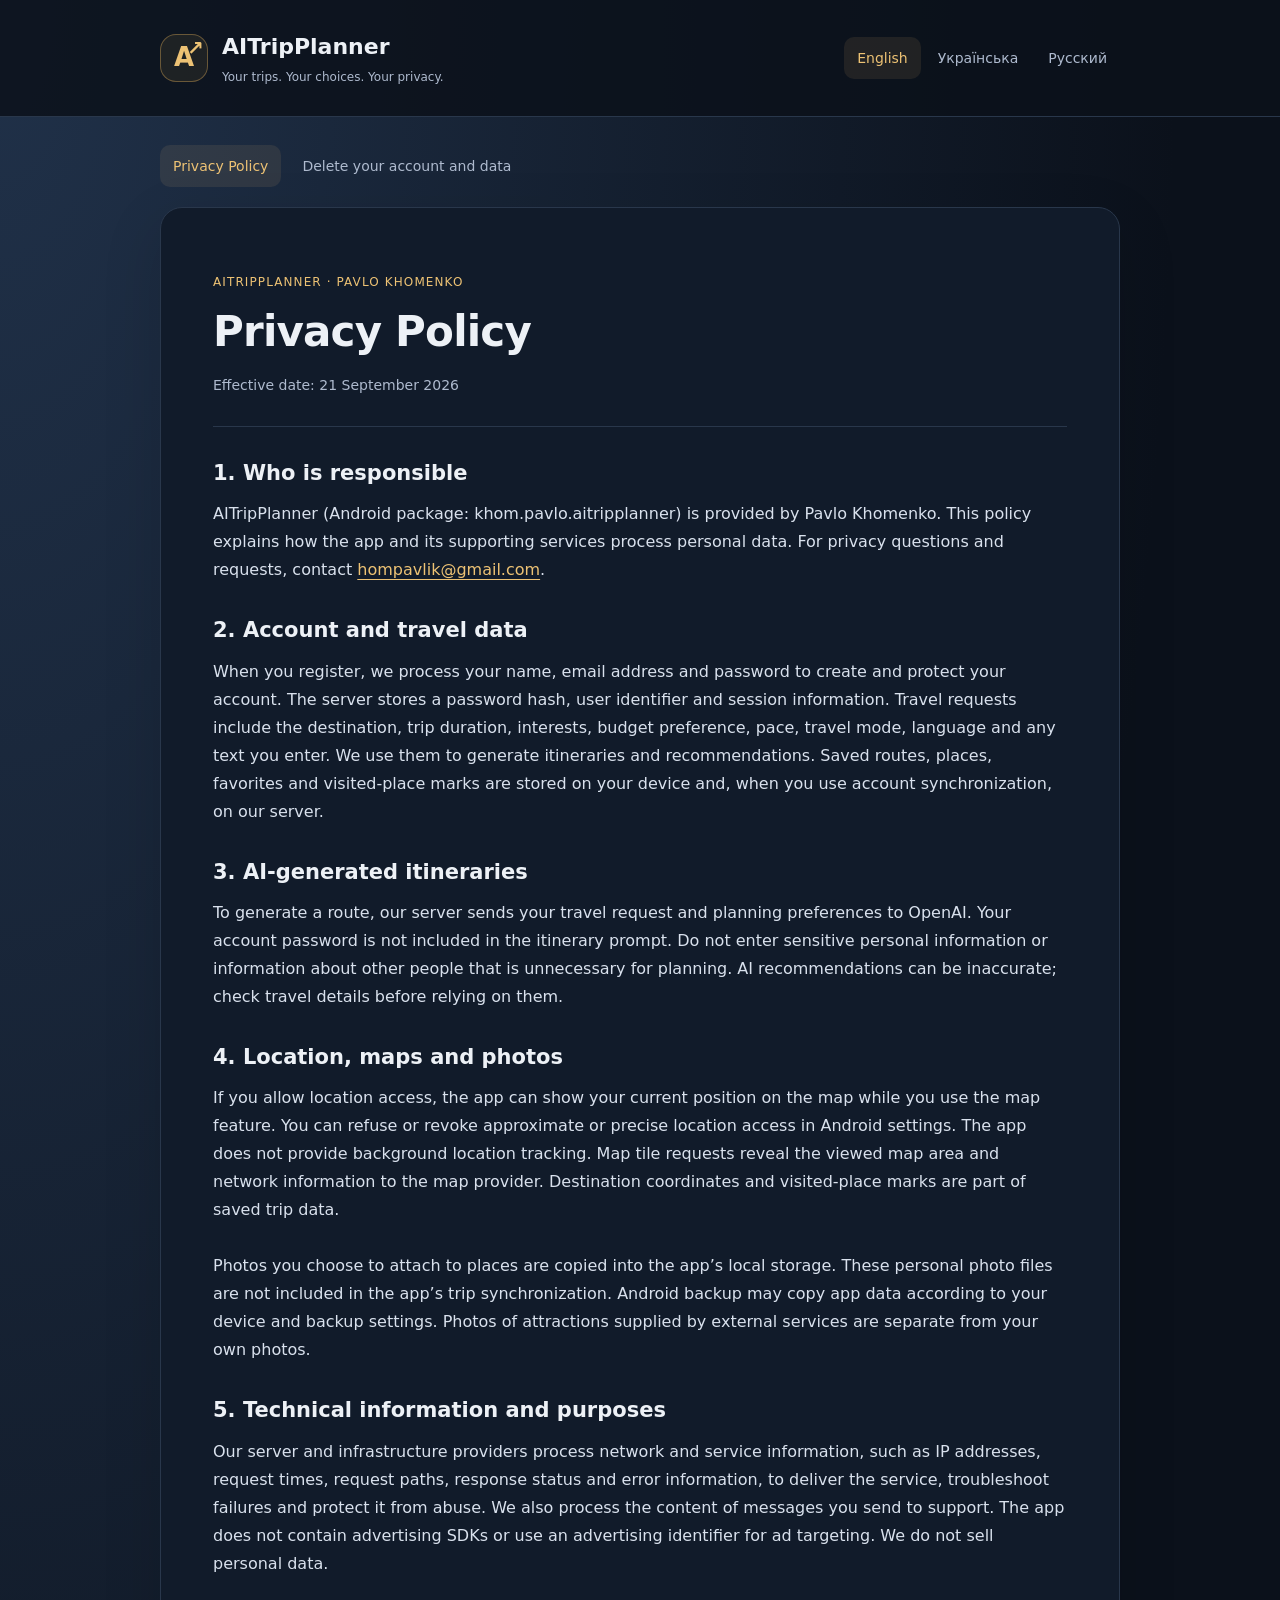
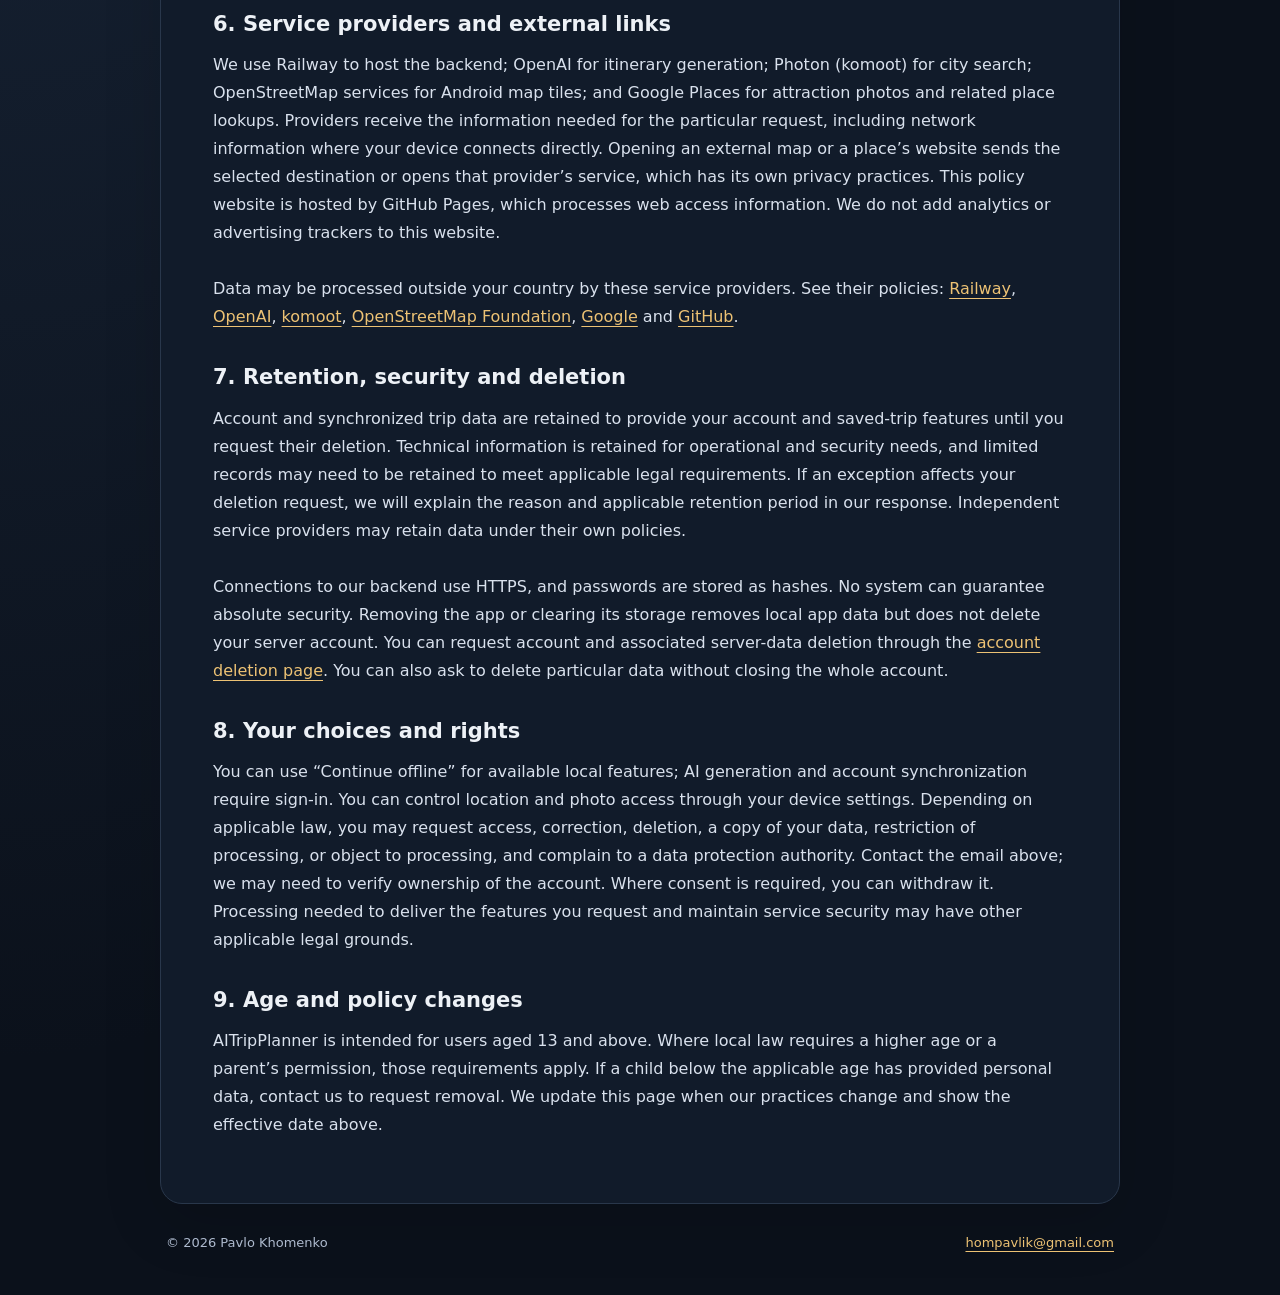
==== index.html @ bec76283 "Add AITripPlanner privacy and account deletion pages in three languages" ====
<!doctype html>
<html lang="en">
<head>
<meta charset="utf-8">
<meta name="viewport" content="width=device-width,initial-scale=1">
<title>Privacy Policy — AITripPlanner</title>
<meta name="description" content="Privacy Policy — AITripPlanner, Pavlo Khomenko.">
<link rel="stylesheet" href="styles.css">
<link rel="alternate" hreflang="en" href="index.html">
<link rel="alternate" hreflang="uk" href="privacy-uk.html">
<link rel="alternate" hreflang="ru" href="privacy-ru.html">
</head>
<body>
<header class="header"><div class="container">
<a class="brand" href="index.html"><span class="brand-mark" aria-hidden="true">A<span>↗</span></span><span>AITripPlanner<small>Your trips. Your choices. Your privacy.</small></span></a>
<nav class="languages" aria-label="Language"><a href="index.html" lang="en" aria-current="page">English</a><a href="privacy-uk.html" lang="uk" >Українська</a><a href="privacy-ru.html" lang="ru" >Русский</a></nav>
</div></header>
<main class="container">
<nav class="documents" aria-label="Documents"><a href="index.html" aria-current="page">Privacy Policy</a><a href="delete-account.html" >Delete your account and data</a></nav>
<article>
<p class="eyebrow">AITripPlanner · Pavlo Khomenko</p>
<h1>Privacy Policy</h1><p class="date">Effective date: 21 September 2026</p>

<section><h2>1. Who is responsible</h2><p>AITripPlanner (Android package: khom.pavlo.aitripplanner) is provided by Pavlo Khomenko. This policy explains how the app and its supporting services process personal data. For privacy questions and requests, contact <a href="mailto:hompavlik@gmail.com">hompavlik@gmail.com</a>.</p></section>
<section><h2>2. Account and travel data</h2><p>When you register, we process your name, email address and password to create and protect your account. The server stores a password hash, user identifier and session information. Travel requests include the destination, trip duration, interests, budget preference, pace, travel mode, language and any text you enter. We use them to generate itineraries and recommendations. Saved routes, places, favorites and visited-place marks are stored on your device and, when you use account synchronization, on our server.</p></section>
<section><h2>3. AI-generated itineraries</h2><p>To generate a route, our server sends your travel request and planning preferences to OpenAI. Your account password is not included in the itinerary prompt. Do not enter sensitive personal information or information about other people that is unnecessary for planning. AI recommendations can be inaccurate; check travel details before relying on them.</p></section>
<section><h2>4. Location, maps and photos</h2><p>If you allow location access, the app can show your current position on the map while you use the map feature. You can refuse or revoke approximate or precise location access in Android settings. The app does not provide background location tracking. Map tile requests reveal the viewed map area and network information to the map provider. Destination coordinates and visited-place marks are part of saved trip data.<br><br>Photos you choose to attach to places are copied into the app’s local storage. These personal photo files are not included in the app’s trip synchronization. Android backup may copy app data according to your device and backup settings. Photos of attractions supplied by external services are separate from your own photos.</p></section>
<section><h2>5. Technical information and purposes</h2><p>Our server and infrastructure providers process network and service information, such as IP addresses, request times, request paths, response status and error information, to deliver the service, troubleshoot failures and protect it from abuse. We also process the content of messages you send to support. The app does not contain advertising SDKs or use an advertising identifier for ad targeting. We do not sell personal data.</p></section>
<section><h2>6. Service providers and external links</h2><p>We use Railway to host the backend; OpenAI for itinerary generation; Photon (komoot) for city search; OpenStreetMap services for Android map tiles; and Google Places for attraction photos and related place lookups. Providers receive the information needed for the particular request, including network information where your device connects directly. Opening an external map or a place’s website sends the selected destination or opens that provider’s service, which has its own privacy practices. This policy website is hosted by GitHub Pages, which processes web access information. We do not add analytics or advertising trackers to this website.<br><br>Data may be processed outside your country by these service providers. See their policies: <a href="https://railway.com/legal/privacy">Railway</a>, <a href="https://openai.com/policies/privacy-policy/">OpenAI</a>, <a href="https://www.komoot.com/privacy">komoot</a>, <a href="https://osmfoundation.org/wiki/Privacy_Policy">OpenStreetMap Foundation</a>, <a href="https://policies.google.com/privacy">Google</a> and <a href="https://docs.github.com/en/site-policy/privacy-policies/github-general-privacy-statement">GitHub</a>.</p></section>
<section><h2>7. Retention, security and deletion</h2><p>Account and synchronized trip data are retained to provide your account and saved-trip features until you request their deletion. Technical information is retained for operational and security needs, and limited records may need to be retained to meet applicable legal requirements. If an exception affects your deletion request, we will explain the reason and applicable retention period in our response. Independent service providers may retain data under their own policies.<br><br>Connections to our backend use HTTPS, and passwords are stored as hashes. No system can guarantee absolute security. Removing the app or clearing its storage removes local app data but does not delete your server account. You can request account and associated server-data deletion through the <a href="delete-account.html">account deletion page</a>. You can also ask to delete particular data without closing the whole account.</p></section>
<section><h2>8. Your choices and rights</h2><p>You can use “Continue offline” for available local features; AI generation and account synchronization require sign-in. You can control location and photo access through your device settings. Depending on applicable law, you may request access, correction, deletion, a copy of your data, restriction of processing, or object to processing, and complain to a data protection authority. Contact the email above; we may need to verify ownership of the account. Where consent is required, you can withdraw it. Processing needed to deliver the features you request and maintain service security may have other applicable legal grounds.</p></section>
<section><h2>9. Age and policy changes</h2><p>AITripPlanner is intended for users aged 13 and above. Where local law requires a higher age or a parent’s permission, those requirements apply. If a child below the applicable age has provided personal data, contact us to request removal. We update this page when our practices change and show the effective date above.</p></section>
</article>
<footer><span>© 2026 Pavlo Khomenko</span><a href="mailto:hompavlik@gmail.com">hompavlik@gmail.com</a></footer>
</main></body></html>
---- styles.css ----
:root{color-scheme:dark;--bg:#0b111b;--card:#111b2a;--text:#edf1f6;--muted:#aebace;--accent:#edc274;--border:#29374b}*{box-sizing:border-box}body{margin:0;background:radial-gradient(ellipse at top left,#203149 0,transparent 65%),var(--bg);color:var(--text);font:16px/1.75 system-ui,-apple-system,"Segoe UI",sans-serif}a{color:var(--accent);text-underline-offset:4px;overflow-wrap:anywhere}a:hover{color:#ffe3ac}a:focus-visible{outline:3px solid var(--accent);outline-offset:5px;border-radius:4px}.container{width:min(960px,calc(100% - 40px));margin:0 auto}.header{border-bottom:1px solid var(--border);background:#0b111bd9}.header .container{display:flex;align-items:center;justify-content:space-between;gap:24px;padding:28px 0}.brand{display:flex;align-items:center;gap:14px;color:var(--text);font-size:22px;font-weight:750;text-decoration:none}.brand small{display:block;color:var(--muted);font-size:12px;font-weight:400}.brand-mark{display:grid;place-content:center;position:relative;flex-shrink:0;width:48px;height:48px;border:1px solid #e3b15c60;border-radius:16px;background:#e3b15c15;color:var(--accent);font-size:26px}.brand-mark span{position:absolute;right:3px;top:-4px;font-size:20px}.languages{display:flex;flex-wrap:wrap;gap:4px}.languages a,.documents a{padding:9px 13px;border-radius:10px;color:var(--muted);text-decoration:none;font-size:14px}.languages [aria-current],.documents [aria-current]{background:#edc27418;color:var(--accent)}.documents{display:flex;flex-wrap:wrap;gap:8px;margin:28px 0 20px}article{padding:clamp(24px,5vw,52px);border:1px solid var(--border);border-radius:22px;background:var(--card);box-shadow:0 20px 60px #0002}.eyebrow{font-size:12px;letter-spacing:1.1px;color:var(--accent);text-transform:uppercase}h1{font-size:clamp(28px,4.5vw,42px);line-height:1.2;letter-spacing:-.8px;margin:14px 0 16px;overflow-wrap:anywhere}.date{font-size:14px;color:var(--muted);padding-bottom:28px;border-bottom:1px solid var(--border)}h2{font-size:21px;line-height:1.4;margin:32px 0 12px}p{margin:12px 0;color:#d9e1ed}.lead{font-size:19px}footer{display:flex;justify-content:space-between;flex-wrap:wrap;gap:8px;padding:28px 6px 40px;color:var(--muted);font-size:13px}@media(max-width:640px){.container{width:calc(100% - 24px)}.header .container{align-items:flex-start;flex-direction:column;gap:16px;padding:20px 4px}.brand small{font-size:11px}.documents{margin-top:18px}.documents a{font-size:13px}.languages a{padding:8px 10px}article{border-radius:16px}h2{font-size:19px}}@media print{:root{color-scheme:light}body,article,.header{background:white;color:black;box-shadow:none}p,h1,h2,.date,.eyebrow{color:black}.languages,.documents{display:none}article{border:0;padding:0}a{color:black}.container{width:100%}footer{padding-bottom:0}}
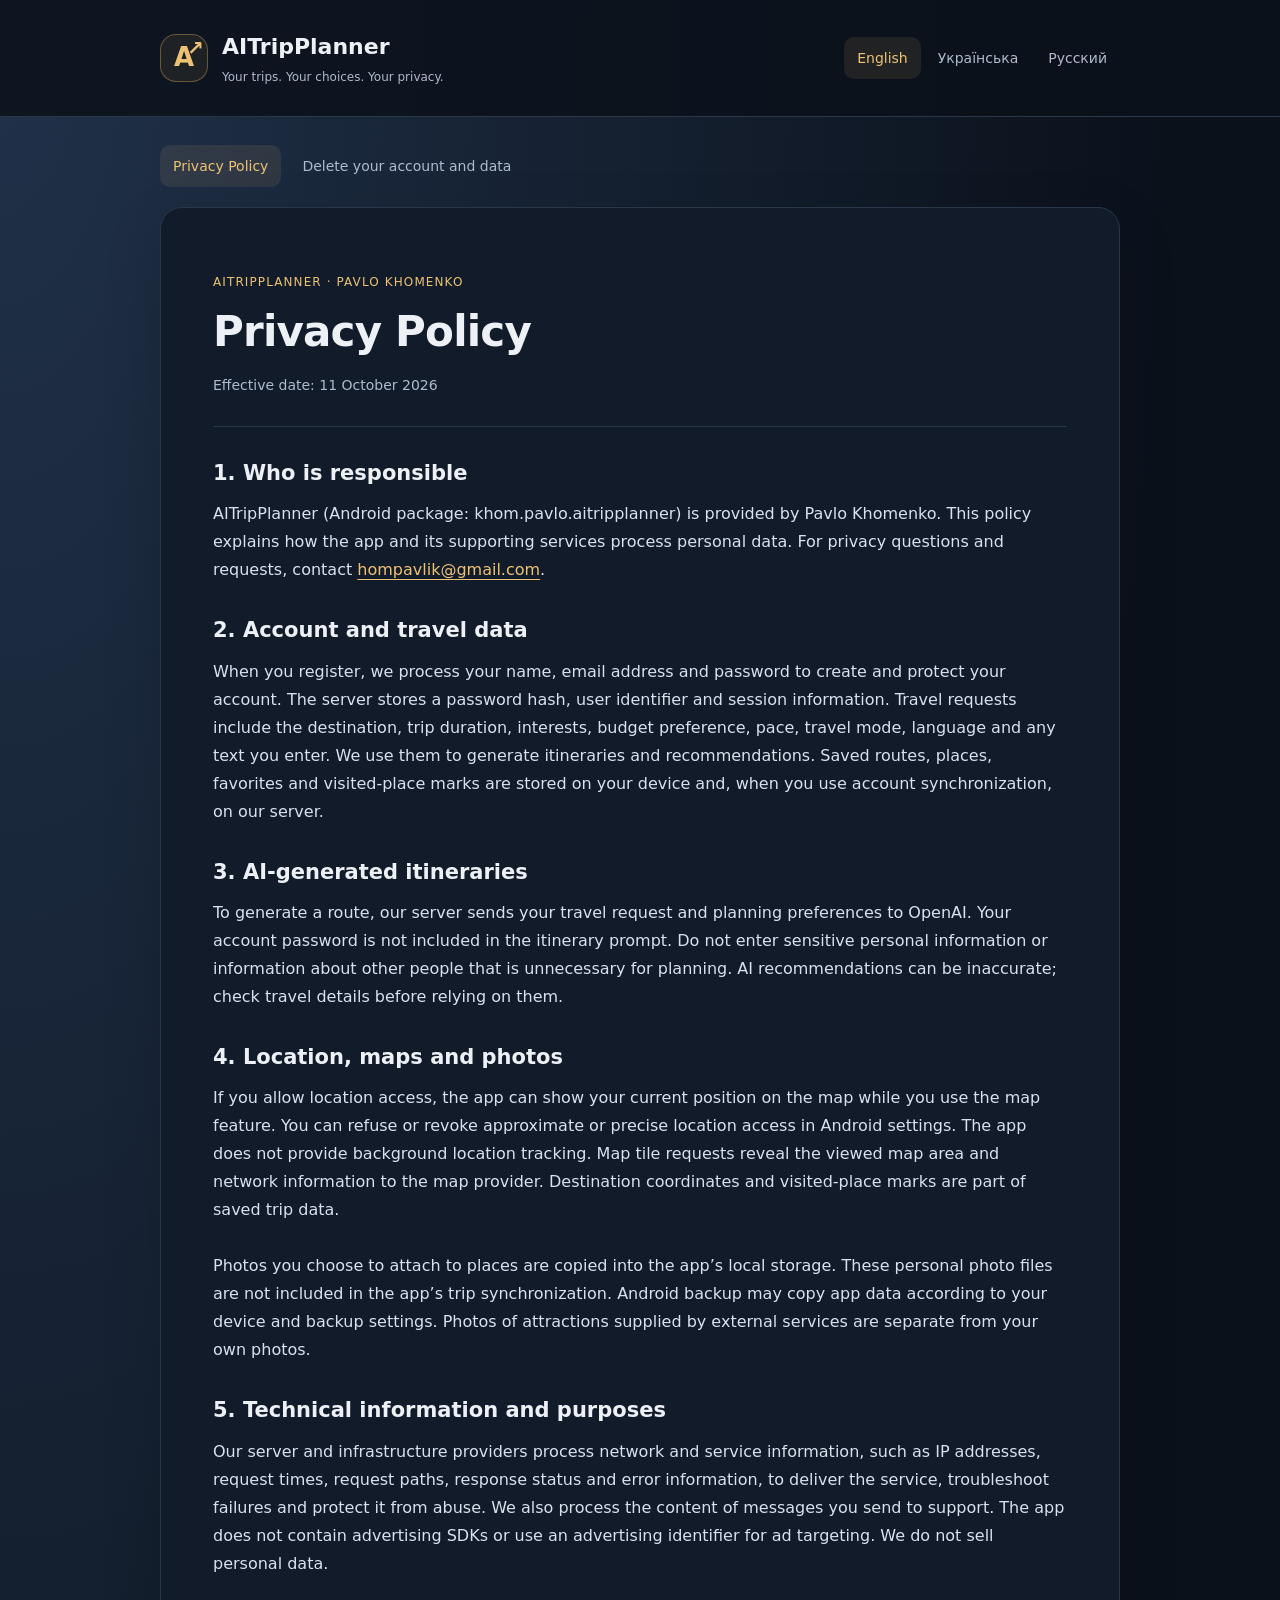
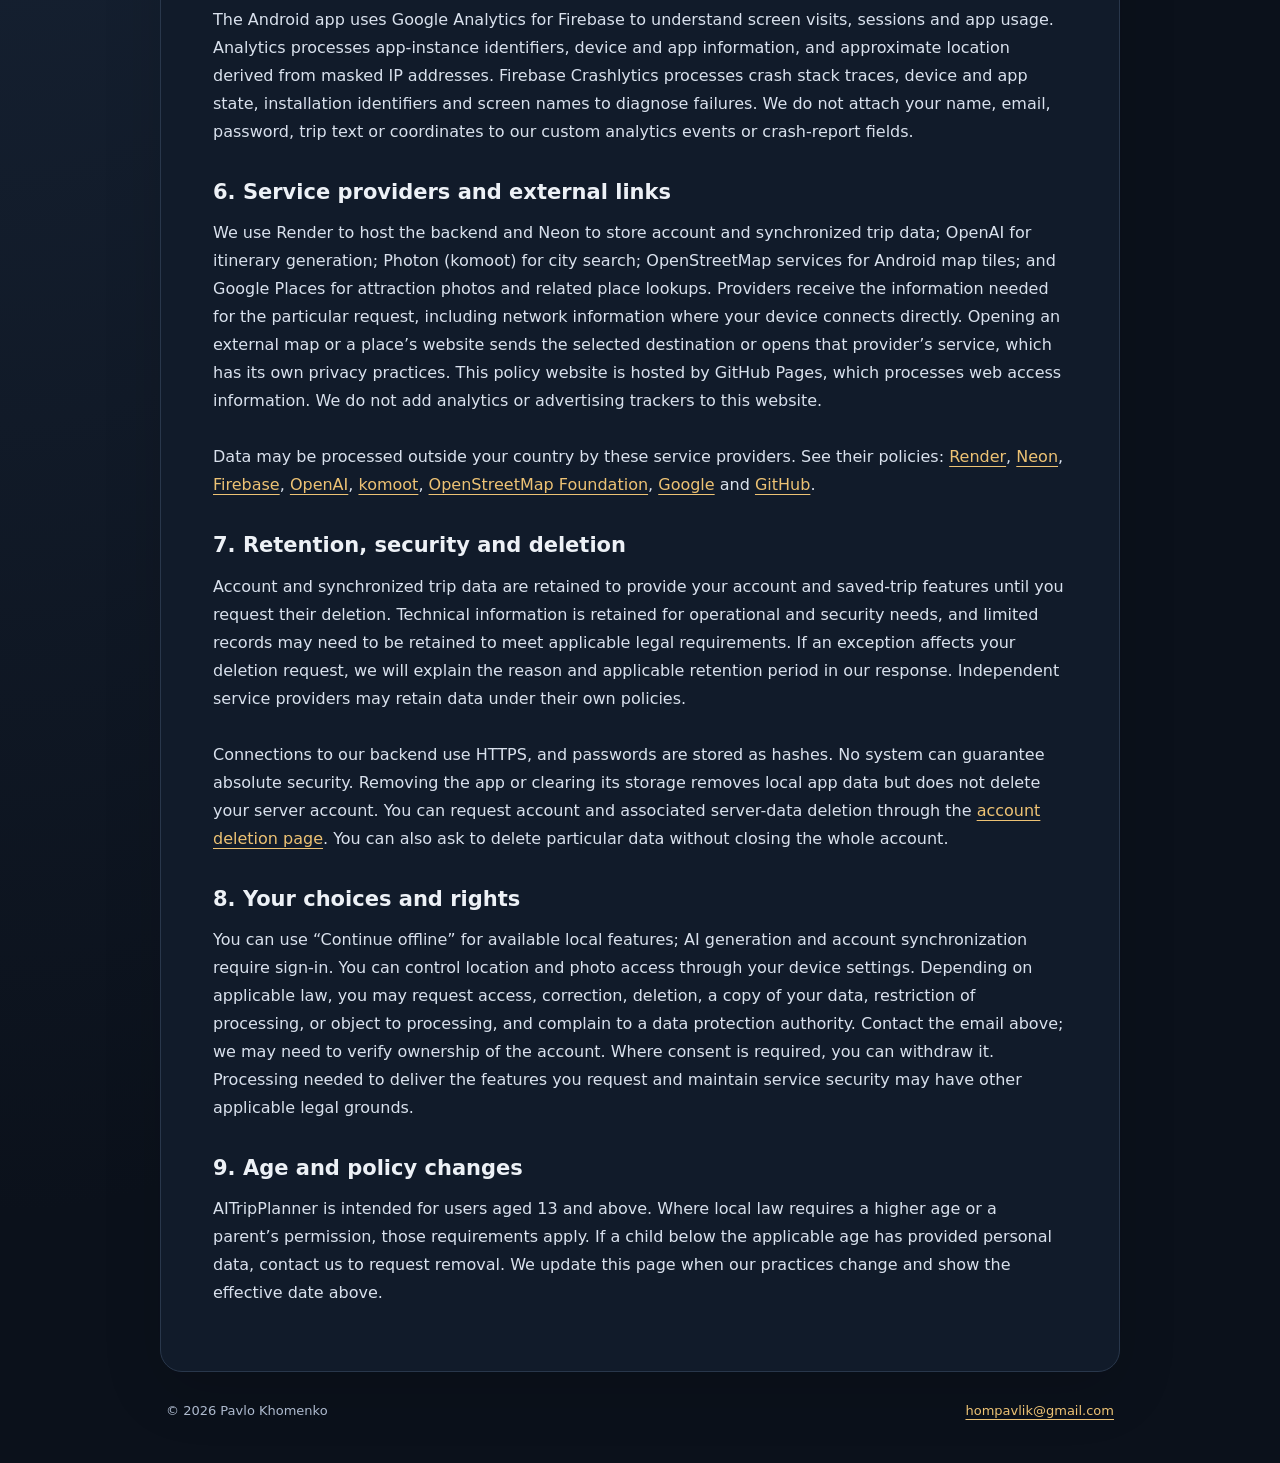
==== commit b45e6691: "Update privacy disclosures for Render, Neon and Firebase Replace Railway hosting references and desc" ====
--- a/index.html
+++ b/index.html
@@ -19,14 +19,14 @@
 <nav class="documents" aria-label="Documents"><a href="index.html" aria-current="page">Privacy Policy</a><a href="delete-account.html" >Delete your account and data</a></nav>
 <article>
 <p class="eyebrow">AITripPlanner · Pavlo Khomenko</p>
-<h1>Privacy Policy</h1><p class="date">Effective date: 21 September 2026</p>
+<h1>Privacy Policy</h1><p class="date">Effective date: 11 October 2026</p>
 
 <section><h2>1. Who is responsible</h2><p>AITripPlanner (Android package: khom.pavlo.aitripplanner) is provided by Pavlo Khomenko. This policy explains how the app and its supporting services process personal data. For privacy questions and requests, contact <a href="mailto:hompavlik@gmail.com">hompavlik@gmail.com</a>.</p></section>
 <section><h2>2. Account and travel data</h2><p>When you register, we process your name, email address and password to create and protect your account. The server stores a password hash, user identifier and session information. Travel requests include the destination, trip duration, interests, budget preference, pace, travel mode, language and any text you enter. We use them to generate itineraries and recommendations. Saved routes, places, favorites and visited-place marks are stored on your device and, when you use account synchronization, on our server.</p></section>
 <section><h2>3. AI-generated itineraries</h2><p>To generate a route, our server sends your travel request and planning preferences to OpenAI. Your account password is not included in the itinerary prompt. Do not enter sensitive personal information or information about other people that is unnecessary for planning. AI recommendations can be inaccurate; check travel details before relying on them.</p></section>
 <section><h2>4. Location, maps and photos</h2><p>If you allow location access, the app can show your current position on the map while you use the map feature. You can refuse or revoke approximate or precise location access in Android settings. The app does not provide background location tracking. Map tile requests reveal the viewed map area and network information to the map provider. Destination coordinates and visited-place marks are part of saved trip data.<br><br>Photos you choose to attach to places are copied into the app’s local storage. These personal photo files are not included in the app’s trip synchronization. Android backup may copy app data according to your device and backup settings. Photos of attractions supplied by external services are separate from your own photos.</p></section>
-<section><h2>5. Technical information and purposes</h2><p>Our server and infrastructure providers process network and service information, such as IP addresses, request times, request paths, response status and error information, to deliver the service, troubleshoot failures and protect it from abuse. We also process the content of messages you send to support. The app does not contain advertising SDKs or use an advertising identifier for ad targeting. We do not sell personal data.</p></section>
-<section><h2>6. Service providers and external links</h2><p>We use Railway to host the backend; OpenAI for itinerary generation; Photon (komoot) for city search; OpenStreetMap services for Android map tiles; and Google Places for attraction photos and related place lookups. Providers receive the information needed for the particular request, including network information where your device connects directly. Opening an external map or a place’s website sends the selected destination or opens that provider’s service, which has its own privacy practices. This policy website is hosted by GitHub Pages, which processes web access information. We do not add analytics or advertising trackers to this website.<br><br>Data may be processed outside your country by these service providers. See their policies: <a href="https://railway.com/legal/privacy">Railway</a>, <a href="https://openai.com/policies/privacy-policy/">OpenAI</a>, <a href="https://www.komoot.com/privacy">komoot</a>, <a href="https://osmfoundation.org/wiki/Privacy_Policy">OpenStreetMap Foundation</a>, <a href="https://policies.google.com/privacy">Google</a> and <a href="https://docs.github.com/en/site-policy/privacy-policies/github-general-privacy-statement">GitHub</a>.</p></section>
+<section><h2>5. Technical information and purposes</h2><p>Our server and infrastructure providers process network and service information, such as IP addresses, request times, request paths, response status and error information, to deliver the service, troubleshoot failures and protect it from abuse. We also process the content of messages you send to support. The app does not contain advertising SDKs or use an advertising identifier for ad targeting. We do not sell personal data.<br><br>The Android app uses Google Analytics for Firebase to understand screen visits, sessions and app usage. Analytics processes app-instance identifiers, device and app information, and approximate location derived from masked IP addresses. Firebase Crashlytics processes crash stack traces, device and app state, installation identifiers and screen names to diagnose failures. We do not attach your name, email, password, trip text or coordinates to our custom analytics events or crash-report fields.</p></section>
+<section><h2>6. Service providers and external links</h2><p>We use Render to host the backend and Neon to store account and synchronized trip data; OpenAI for itinerary generation; Photon (komoot) for city search; OpenStreetMap services for Android map tiles; and Google Places for attraction photos and related place lookups. Providers receive the information needed for the particular request, including network information where your device connects directly. Opening an external map or a place’s website sends the selected destination or opens that provider’s service, which has its own privacy practices. This policy website is hosted by GitHub Pages, which processes web access information. We do not add analytics or advertising trackers to this website.<br><br>Data may be processed outside your country by these service providers. See their policies: <a href="https://render.com/privacy">Render</a>, <a href="https://neon.com/privacy-policy">Neon</a>, <a href="https://firebase.google.com/support/privacy">Firebase</a>, <a href="https://openai.com/policies/privacy-policy/">OpenAI</a>, <a href="https://www.komoot.com/privacy">komoot</a>, <a href="https://osmfoundation.org/wiki/Privacy_Policy">OpenStreetMap Foundation</a>, <a href="https://policies.google.com/privacy">Google</a> and <a href="https://docs.github.com/en/site-policy/privacy-policies/github-general-privacy-statement">GitHub</a>.</p></section>
 <section><h2>7. Retention, security and deletion</h2><p>Account and synchronized trip data are retained to provide your account and saved-trip features until you request their deletion. Technical information is retained for operational and security needs, and limited records may need to be retained to meet applicable legal requirements. If an exception affects your deletion request, we will explain the reason and applicable retention period in our response. Independent service providers may retain data under their own policies.<br><br>Connections to our backend use HTTPS, and passwords are stored as hashes. No system can guarantee absolute security. Removing the app or clearing its storage removes local app data but does not delete your server account. You can request account and associated server-data deletion through the <a href="delete-account.html">account deletion page</a>. You can also ask to delete particular data without closing the whole account.</p></section>
 <section><h2>8. Your choices and rights</h2><p>You can use “Continue offline” for available local features; AI generation and account synchronization require sign-in. You can control location and photo access through your device settings. Depending on applicable law, you may request access, correction, deletion, a copy of your data, restriction of processing, or object to processing, and complain to a data protection authority. Contact the email above; we may need to verify ownership of the account. Where consent is required, you can withdraw it. Processing needed to deliver the features you request and maintain service security may have other applicable legal grounds.</p></section>
 <section><h2>9. Age and policy changes</h2><p>AITripPlanner is intended for users aged 13 and above. Where local law requires a higher age or a parent’s permission, those requirements apply. If a child below the applicable age has provided personal data, contact us to request removal. We update this page when our practices change and show the effective date above.</p></section>
